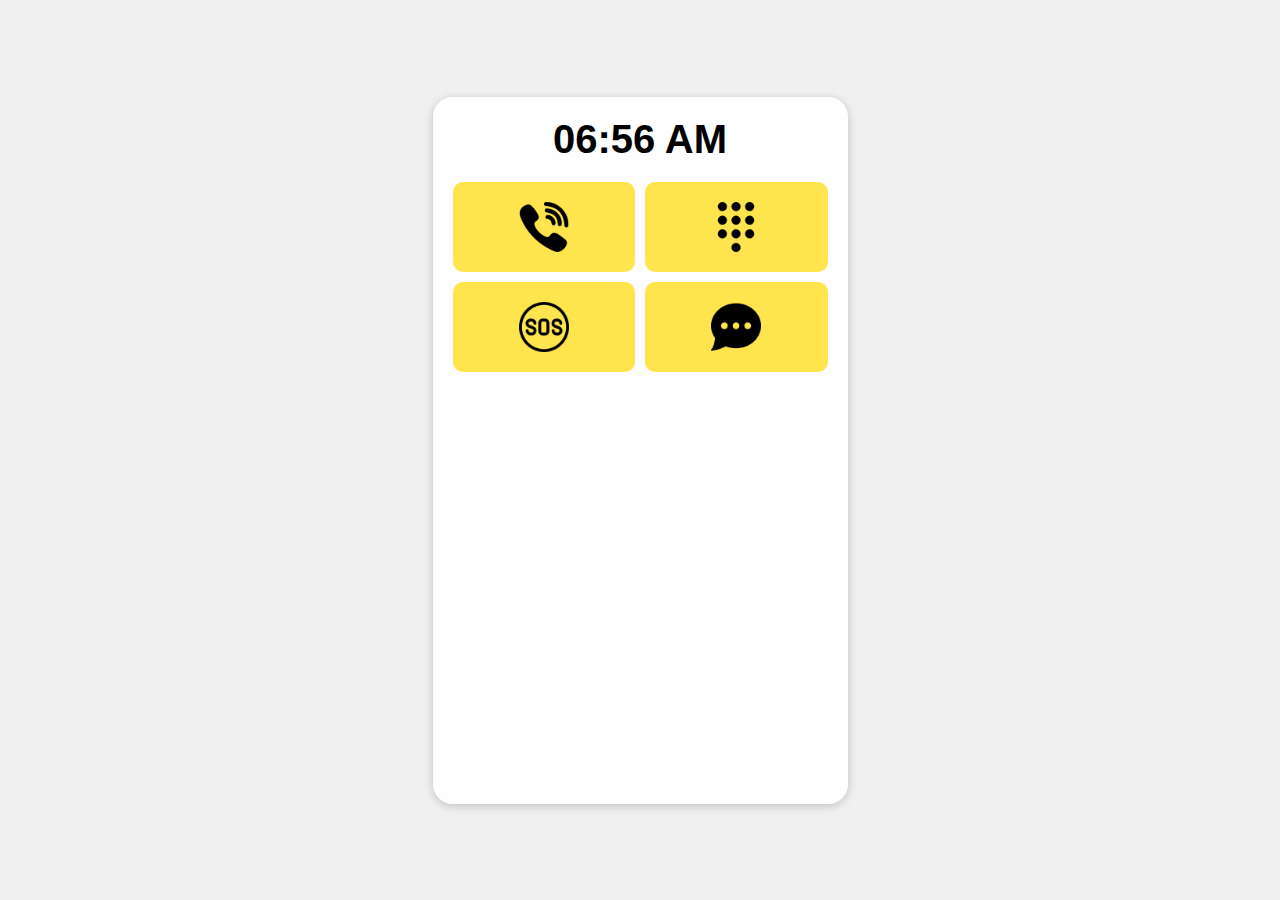
==== index.html @ 5a487848 "created a interface and added icons to it" ====
<!DOCTYPE html>
<html lang="en">
<head>
    <meta charset="UTF-8">
    <meta name="viewport" content="width=device-width, initial-scale=1.0">
    <link rel="stylesheet" href="style.css">
    <script src="script.js" defer></script>
    <title>Elderly App</title>
</head>
<body>
    <div class="main-container">
        <div class="header">
            <div class="clock">12:00</div>
        </div>

        <div class="functionality-container">
            <div class="functionality">
                <img src="viber.png" alt="Call" class="icon" id="call-button">
            </div>
            <div class="functionality">
                <img src="dial-pad.png" alt="Dial Pad" class="icon" id="dial-pad-button">
            </div>
            <div class="functionality">
                <img src="sos.png" alt="SOS" class="icon" id="sos-button">
            </div>
            <div class="functionality">
                <img src="chat.png" alt="Messages" class="icon" id="message-button">
            </div>
        </div>
    </div>
</body>
</html>
---- style.css ----
body {
    font-family: Arial, sans-serif;
    margin: 0;
    padding: 0;
    display: flex;
    align-items: center;
    justify-content: center;
    height: 100vh;
    background-color: #f0f0f0;
}

.main-container {
    width: 375px; /* Width of a typical smartphone */
    height: 667px; /* Height of a typical smartphone */
    background-color: rgba(255, 255, 255, 0.9); /* White background with some transparency */
    border-radius: 20px; /* Rounded corners */
    box-shadow: 0 2px 10px rgba(0, 0, 0, 0.2); /* Subtle shadow */
    padding: 20px; /* Padding around content */
    display: flex;
    flex-direction: column;
    align-items: center;
}

.header {
    display: flex;
    justify-content: center;
    width: 100%;
    margin-bottom: 20px; /* Space below clock */
}

.clock {
    font-size: 40px; /* Larger clock size */
    font-weight: bold; /* Bold text */
}

.functionality-container {
    display: grid; /* Use grid layout */
    grid-template-columns: repeat(2, 1fr); /* Two columns */
    gap: 10px; /* Space between icons */
    width: 100%;
}

.functionality {
    display: flex;
    justify-content: center; /* Center the icons */
    align-items: center;
    background-color: rgba(255, 222, 33, 0.8); /* Yellow background with transparency */
    border-radius: 10px; /* Rounded corners */
    padding: 20px; /* Padding inside the box */
}

.icon {
    width: 50px; /* Set icon size */
    height: 50px; /* Set icon size */
    cursor: pointer; /* Change cursor to pointer */
    transition: transform 0.3s; /* Smooth transform transition */
}

.icon:hover {
    transform: scale(1.1); /* Scale up on hover */
}
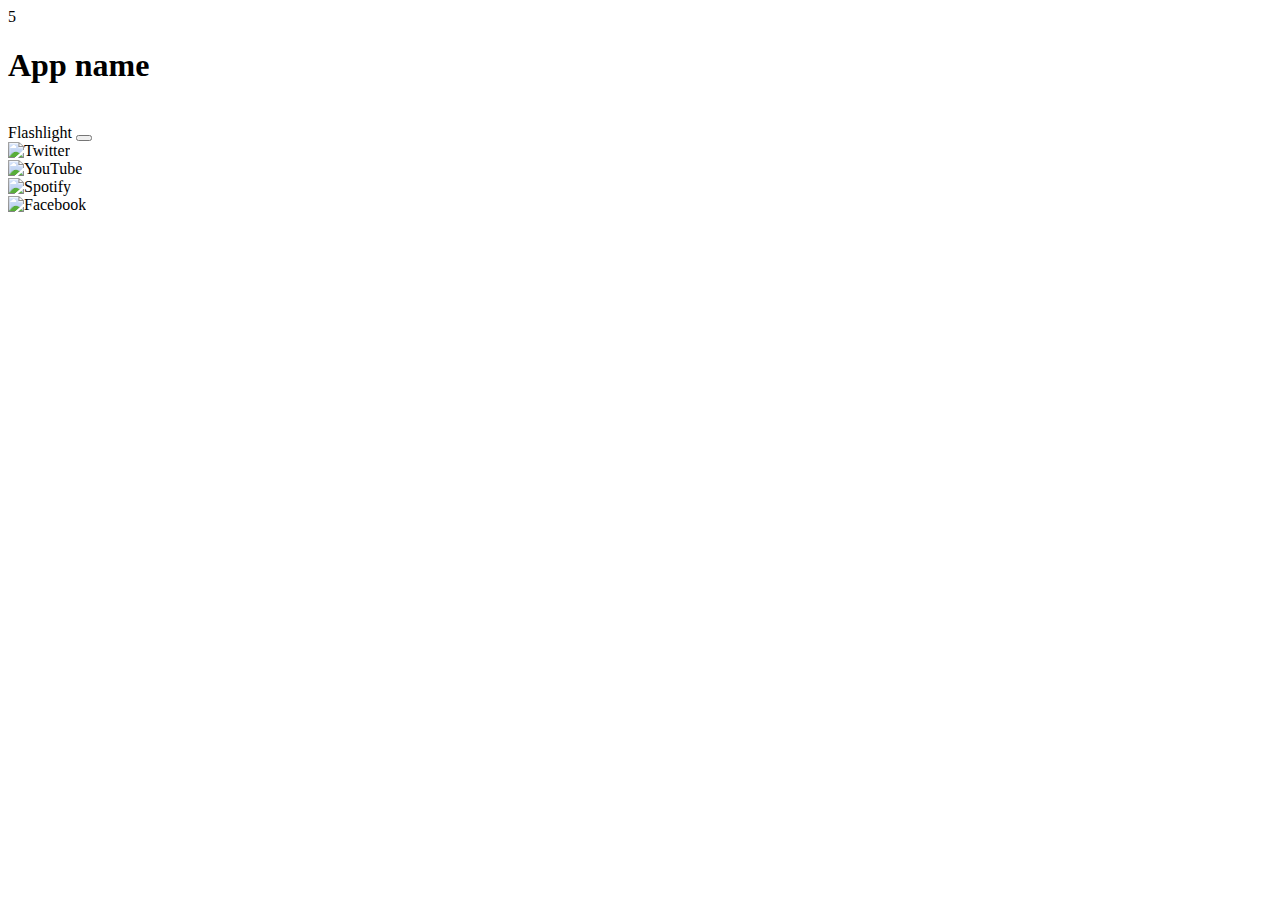
==== commit d530ac35: "Create index.html" ====
--- a/index.html
+++ b/index.html
@@ -1,32 +1,44 @@
 <!DOCTYPE html>
-<html lang="en">
+<html lang="en">5
 <head>
-    <meta charset="UTF-8">
-    <meta name="viewport" content="width=device-width, initial-scale=1.0">
-    <link rel="stylesheet" href="style.css">
-    <script src="script.js" defer></script>
-    <title>Elderly App</title>
+  <meta charset="UTF-8">
+  <meta name="viewport" content="width=device-width, initial-scale=1.0">
+  <link rel="stylesheet" href="https://cdnjs.cloudflare.com/ajax/libs/normalize/5.0.0/normalize.min.css">
+  <link rel="stylesheet" href="css/style.css">
+  <title>Phone and Icon App</title>
 </head>
 <body>
-    <div class="main-container">
-        <div class="header">
-            <div class="clock">12:00</div>
-        </div>
+  <div class="phone" id="phone" data-open="home">
+    <div class="time-display" id="time-display"></div> <!-- Time display at top center -->
+    <div class="screen screen--app" id="app">
+      <div class="screen__close-button" id="close"></div>
+      <div class="screen__app-content">
+        <h1 class="screen__app-image">App name</h1>
+      </div>
+      <img class="screen__app-image" src="" alt="">       
+    </div>
+    
+    <!-- Flashlight button -->
+    <div class="flashlight-container">
+      <span class="flashlight-text">Flashlight</span>
+      <button id="flashlight" class="flashlight-button"></button>
+    </div>
 
-        <div class="functionality-container">
-            <div class="functionality">
-                <img src="viber.png" alt="Call" class="icon" id="call-button">
-            </div>
-            <div class="functionality">
-                <img src="dial-pad.png" alt="Dial Pad" class="icon" id="dial-pad-button">
-            </div>
-            <div class="functionality">
-                <img src="sos.png" alt="SOS" class="icon" id="sos-button">
-            </div>
-            <div class="functionality">
-                <img src="chat.png" alt="Messages" class="icon" id="message-button">
-            </div>
-        </div>
+    <div class="screen screen--home" id="home">
+      <div class="icon" data-icon-id="1" data-icon-title="Twitter">
+        <img src="https://upload.wikimedia.org/wikipedia/fr/c/c8/Twitter_Bird.svg" alt="Twitter">
+      </div>
+      <div class="icon" data-icon-id="2" data-icon-title="YouTube">
+        <img src="https://upload.wikimedia.org/wikipedia/commons/e/ef/Youtube_logo.png" alt="YouTube">
+      </div>
+      <div class="icon" data-icon-id="3" data-icon-title="Spotify">
+        <img src="https://upload.wikimedia.org/wikipedia/commons/1/19/Spotify_logo_without_text.svg" alt="Spotify">
+      </div>
+      <div class="icon" data-icon-id="4" data-icon-title="Facebook">
+        <img src="https://upload.wikimedia.org/wikipedia/commons/c/c2/F_icon.svg" alt="Facebook">
+      </div>
     </div>
+  </div>
+  <script src="js/script.js"></script>
 </body>
 </html>
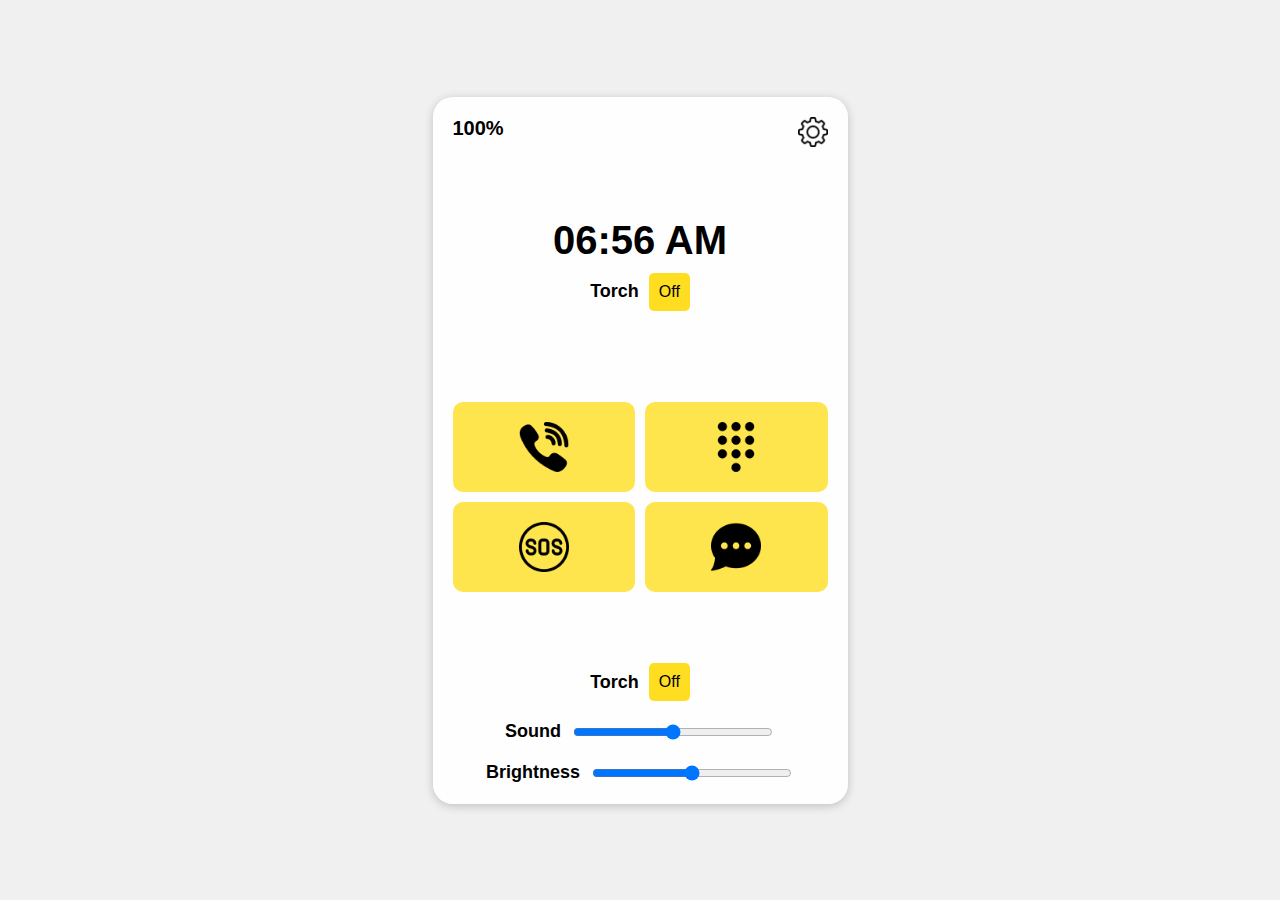
==== commit 8c26cdba: "make changes and add more fuctions" ====
--- a/index.html
+++ b/index.html
@@ -1,44 +1,61 @@
 <!DOCTYPE html>
-<html lang="en">5
+<html lang="en">
 <head>
-  <meta charset="UTF-8">
-  <meta name="viewport" content="width=device-width, initial-scale=1.0">
-  <link rel="stylesheet" href="https://cdnjs.cloudflare.com/ajax/libs/normalize/5.0.0/normalize.min.css">
-  <link rel="stylesheet" href="css/style.css">
-  <title>Phone and Icon App</title>
+    <meta charset="UTF-8">
+    <meta name="viewport" content="width=device-width, initial-scale=1.0">
+    <link rel="stylesheet" href="style.css">
+    <script src="script.js" defer></script>
+    <title>Elderly App</title>
 </head>
 <body>
-  <div class="phone" id="phone" data-open="home">
-    <div class="time-display" id="time-display"></div> <!-- Time display at top center -->
-    <div class="screen screen--app" id="app">
-      <div class="screen__close-button" id="close"></div>
-      <div class="screen__app-content">
-        <h1 class="screen__app-image">App name</h1>
-      </div>
-      <img class="screen__app-image" src="" alt="">       
+    <div class="main-container">
+        <!-- Battery and Settings at the Top -->
+        <div class="header">
+            <div class="battery">100%</div>
+            <img src="settings.png" alt="Settings" class="settings-icon">
+        </div>
+
+        <!-- Clock and Torch Section -->
+        <div class="clock-container">
+            <div class="clock">12:00</div>
+            <div class="torch-container">
+                <span class="torch-label">Torch</span>
+                <button id="torch-toggle">Off</button>
+            </div>
+        </div>
+
+        <!-- Functionality buttons (4 apps) -->
+        <div class="functionality-container">
+            <div class="functionality">
+                <img src="viber.png" alt="Call" class="icon" id="call-button">
+            </div>
+            <div class="functionality">
+                <img src="dial-pad.png" alt="Dial Pad" class="icon" id="dial-pad-button">
+            </div>
+            <div class="functionality">
+                <img src="sos.png" alt="SOS" class="icon" id="sos-button">
+            </div>
+            <div class="functionality">
+                <img src="chat.png" alt="Messages" class="icon" id="message-button">
+            </div>
+        </div>
+
+        <!-- Torch Toggle and Sound Control Section -->
+        <div class="torch-sound-container">
+            <div class="torch-container">
+                <span class="torch-label">Torch</span>
+                <button id="torch-toggle">Off</button>
+            </div>
+            <div class="sound-control">
+                <span>Sound</span>
+                <input type="range" id="volume-slider" min="0" max="100" value="50">
+            </div>
+            <div class="brightness-control">
+                <span>Brightness</span>
+                <input type="range" id="brightness-slider" min="0" max="100" value="50">
+            </div>
+        </div>
     </div>
-    
-    <!-- Flashlight button -->
-    <div class="flashlight-container">
-      <span class="flashlight-text">Flashlight</span>
-      <button id="flashlight" class="flashlight-button"></button>
-    </div>
-
-    <div class="screen screen--home" id="home">
-      <div class="icon" data-icon-id="1" data-icon-title="Twitter">
-        <img src="https://upload.wikimedia.org/wikipedia/fr/c/c8/Twitter_Bird.svg" alt="Twitter">
-      </div>
-      <div class="icon" data-icon-id="2" data-icon-title="YouTube">
-        <img src="https://upload.wikimedia.org/wikipedia/commons/e/ef/Youtube_logo.png" alt="YouTube">
-      </div>
-      <div class="icon" data-icon-id="3" data-icon-title="Spotify">
-        <img src="https://upload.wikimedia.org/wikipedia/commons/1/19/Spotify_logo_without_text.svg" alt="Spotify">
-      </div>
-      <div class="icon" data-icon-id="4" data-icon-title="Facebook">
-        <img src="https://upload.wikimedia.org/wikipedia/commons/c/c2/F_icon.svg" alt="Facebook">
-      </div>
-    </div>
-  </div>
-  <script src="js/script.js"></script>
 </body>
 </html>
+
--- a/style.css
+++ b/style.css
@@ -0,0 +1,132 @@
+body {
+    font-family: Arial, sans-serif;
+    margin: 0;
+    padding: 0;
+    display: flex;
+    align-items: center;
+    justify-content: center;
+    height: 100vh;
+    background-color: #f0f0f0;
+}
+
+.main-container {
+    width: 375px; /* Width of a typical smartphone */
+    height: 667px; /* Height of a typical smartphone */
+    background-color: rgba(255, 255, 255, 0.9); /* White background with some transparency */
+    border-radius: 20px; /* Rounded corners */
+    box-shadow: 0 2px 10px rgba(0, 0, 0, 0.2); /* Subtle shadow */
+    padding: 20px; /* Padding around content */
+    display: flex;
+    flex-direction: column;
+    align-items: center;
+    justify-content: space-between;
+}
+
+/* Header (Battery and Settings) */
+.header {
+    display: flex;
+    justify-content: space-between;
+    width: 100%;
+}
+
+.battery {
+    font-size: 20px;
+    font-weight: bold;
+}
+
+.settings-icon {
+    width: 30px;
+    height: 30px;
+}
+
+/* Clock and Torch Section */
+.clock-container {
+    display: flex;
+    flex-direction: column;
+    align-items: center;
+    margin-bottom: 20px;
+}
+
+.clock {
+    font-size: 40px; /* Larger clock size */
+    font-weight: bold;
+    margin-bottom: 10px;
+}
+
+.torch-container {
+    display: flex;
+    align-items: center;
+}
+
+/* Torch label and toggle button */
+.torch-label {
+    margin-right: 10px;
+    font-size: 18px;
+    font-weight: bold;
+}
+
+#torch-toggle {
+    background-color: #FFDE21;
+    border: none;
+    padding: 10px;
+    border-radius: 5px;
+    cursor: pointer;
+    font-size: 16px;
+}
+
+/* Functionality buttons */
+.functionality-container {
+    display: grid; /* Use grid layout */
+    grid-template-columns: repeat(2, 1fr); /* Two columns */
+    gap: 10px; /* Space between icons */
+    width: 100%;
+}
+
+.functionality {
+    display: flex;
+    justify-content: center; /* Center the icons */
+    align-items: center;
+    background-color: rgba(255, 222, 33, 0.8); /* Yellow background with transparency */
+    border-radius: 10px; /* Rounded corners */
+    padding: 20px; /* Padding inside the box */
+}
+
+.icon {
+    width: 50px; /* Set icon size */
+    height: 50px; /* Set icon size */
+    cursor: pointer; /* Change cursor to pointer */
+    transition: transform 0.3s; /* Smooth transform transition */
+}
+
+.icon:hover {
+    transform: scale(1.1); /* Scale up on hover */
+}
+
+/* Sound and Brightness Control Section */
+.torch-sound-container {
+    display: flex;
+    flex-direction: column;
+    align-items: center;
+    justify-content: center;
+    width: 100%;
+}
+
+.sound-control, .brightness-control {
+    display: flex;
+    align-items: center;
+    justify-content: center;
+    width: 100%;
+    margin-top: 20px;
+}
+
+.sound-control span,
+.brightness-control span {
+    font-size: 18px;
+    font-weight: bold;
+    margin-right: 10px;
+}
+
+#volume-slider,
+#brightness-slider {
+    width: 200px;
+}
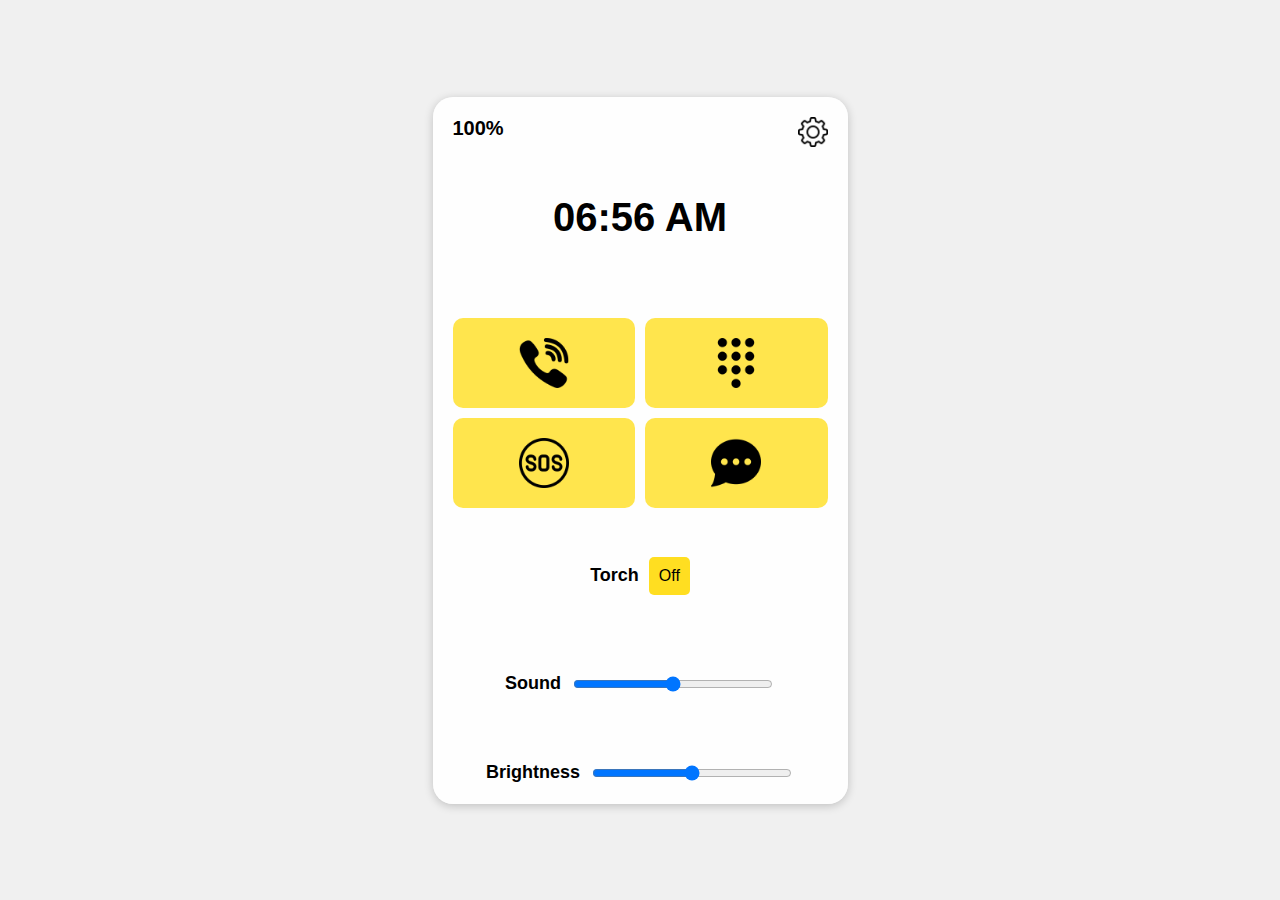
==== commit 7033d5aa: "contacts added to call functions" ====
--- a/index.html
+++ b/index.html
@@ -15,13 +15,9 @@
             <img src="settings.png" alt="Settings" class="settings-icon">
         </div>
 
-        <!-- Clock and Torch Section -->
+        <!-- Clock Section -->
         <div class="clock-container">
             <div class="clock">12:00</div>
-            <div class="torch-container">
-                <span class="torch-label">Torch</span>
-                <button id="torch-toggle">Off</button>
-            </div>
         </div>
 
         <!-- Functionality buttons (4 apps) -->
@@ -40,22 +36,38 @@
             </div>
         </div>
 
-        <!-- Torch Toggle and Sound Control Section -->
-        <div class="torch-sound-container">
-            <div class="torch-container">
-                <span class="torch-label">Torch</span>
-                <button id="torch-toggle">Off</button>
-            </div>
-            <div class="sound-control">
-                <span>Sound</span>
-                <input type="range" id="volume-slider" min="0" max="100" value="50">
-            </div>
-            <div class="brightness-control">
-                <span>Brightness</span>
-                <input type="range" id="brightness-slider" min="0" max="100" value="50">
-            </div>
+        <!-- Torch Button -->
+        <div class="torch-container">
+            <span class="torch-label">Torch</span>
+            <button id="torch-toggle">Off</button>
         </div>
+
+        <!-- Sound control section -->
+        <div class="sound-control">
+            <span>Sound</span>
+            <input type="range" id="volume-slider" min="0" max="100" value="50">
+        </div>
+
+        <!-- Brightness control section -->
+        <div class="brightness-control">
+            <span>Brightness</span>
+            <input type="range" id="brightness-slider" min="0" max="100" value="50">
+        </div>
+    </div>
+
+    <!-- Phone Interface -->
+    <div class="phone-interface" style="display: none;">
+        <div class="phone-header">
+            <h2>Frequent Contacts</h2>
+        </div>
+        <div class="contacts">
+            <div class="contact">John Doe</div>
+            <div class="contact">Jane Smith</div>
+            <div class="contact">Alice Johnson</div>
+        </div>
+        <button id="other-contacts-button">Other Contacts</button>
     </div>
 </body>
 </html>
 
+
--- a/style.css
+++ b/style.css
@@ -22,6 +22,36 @@
     justify-content: space-between;
 }
 
+/* Phone Interface */
+.phone-interface {
+    width: 375px;
+    height: 667px;
+    background-color: rgba(255, 255, 255, 0.9);
+    border-radius: 20px;
+    box-shadow: 0 2px 10px rgba(0, 0, 0, 0.2);
+    padding: 20px;
+    display: flex;
+    flex-direction: column;
+    align-items: center;
+}
+
+.phone-header {
+    margin-bottom: 20px;
+}
+
+.contacts {
+    display: flex;
+    flex-direction: column;
+    align-items: flex-start;
+    margin-bottom: 20px;
+}
+
+.contact {
+    font-size: 18px;
+    margin: 5px 0;
+    cursor: pointer;
+}
+
 /* Header (Battery and Settings) */
 .header {
     display: flex;
@@ -39,7 +69,7 @@
     height: 30px;
 }
 
-/* Clock and Torch Section */
+/* Clock Section */
 .clock-container {
     display: flex;
     flex-direction: column;
@@ -53,12 +83,13 @@
     margin-bottom: 10px;
 }
 
+/* Torch Button */
 .torch-container {
     display: flex;
     align-items: center;
+    margin-bottom: 10px; /* Space below torch container */
 }
 
-/* Torch label and toggle button */
 .torch-label {
     margin-right: 10px;
     font-size: 18px;
@@ -102,16 +133,8 @@
     transform: scale(1.1); /* Scale up on hover */
 }
 
-/* Sound and Brightness Control Section */
-.torch-sound-container {
-    display: flex;
-    flex-direction: column;
-    align-items: center;
-    justify-content: center;
-    width: 100%;
-}
-
-.sound-control, .brightness-control {
+/* Sound Control Section */
+.sound-control {
     display: flex;
     align-items: center;
     justify-content: center;
@@ -119,14 +142,31 @@
     margin-top: 20px;
 }
 
-.sound-control span,
+.sound-control span {
+    font-size: 18px;
+    font-weight: bold;
+    margin-right: 10px;
+}
+
+#volume-slider {
+    width: 200px;
+}
+
+/* Brightness Control Section */
+.brightness-control {
+    display: flex;
+    align-items: center;
+    justify-content: center;
+    width: 100%;
+    margin-top: 20px;
+}
+
 .brightness-control span {
     font-size: 18px;
     font-weight: bold;
     margin-right: 10px;
 }
 
-#volume-slider,
 #brightness-slider {
     width: 200px;
 }
